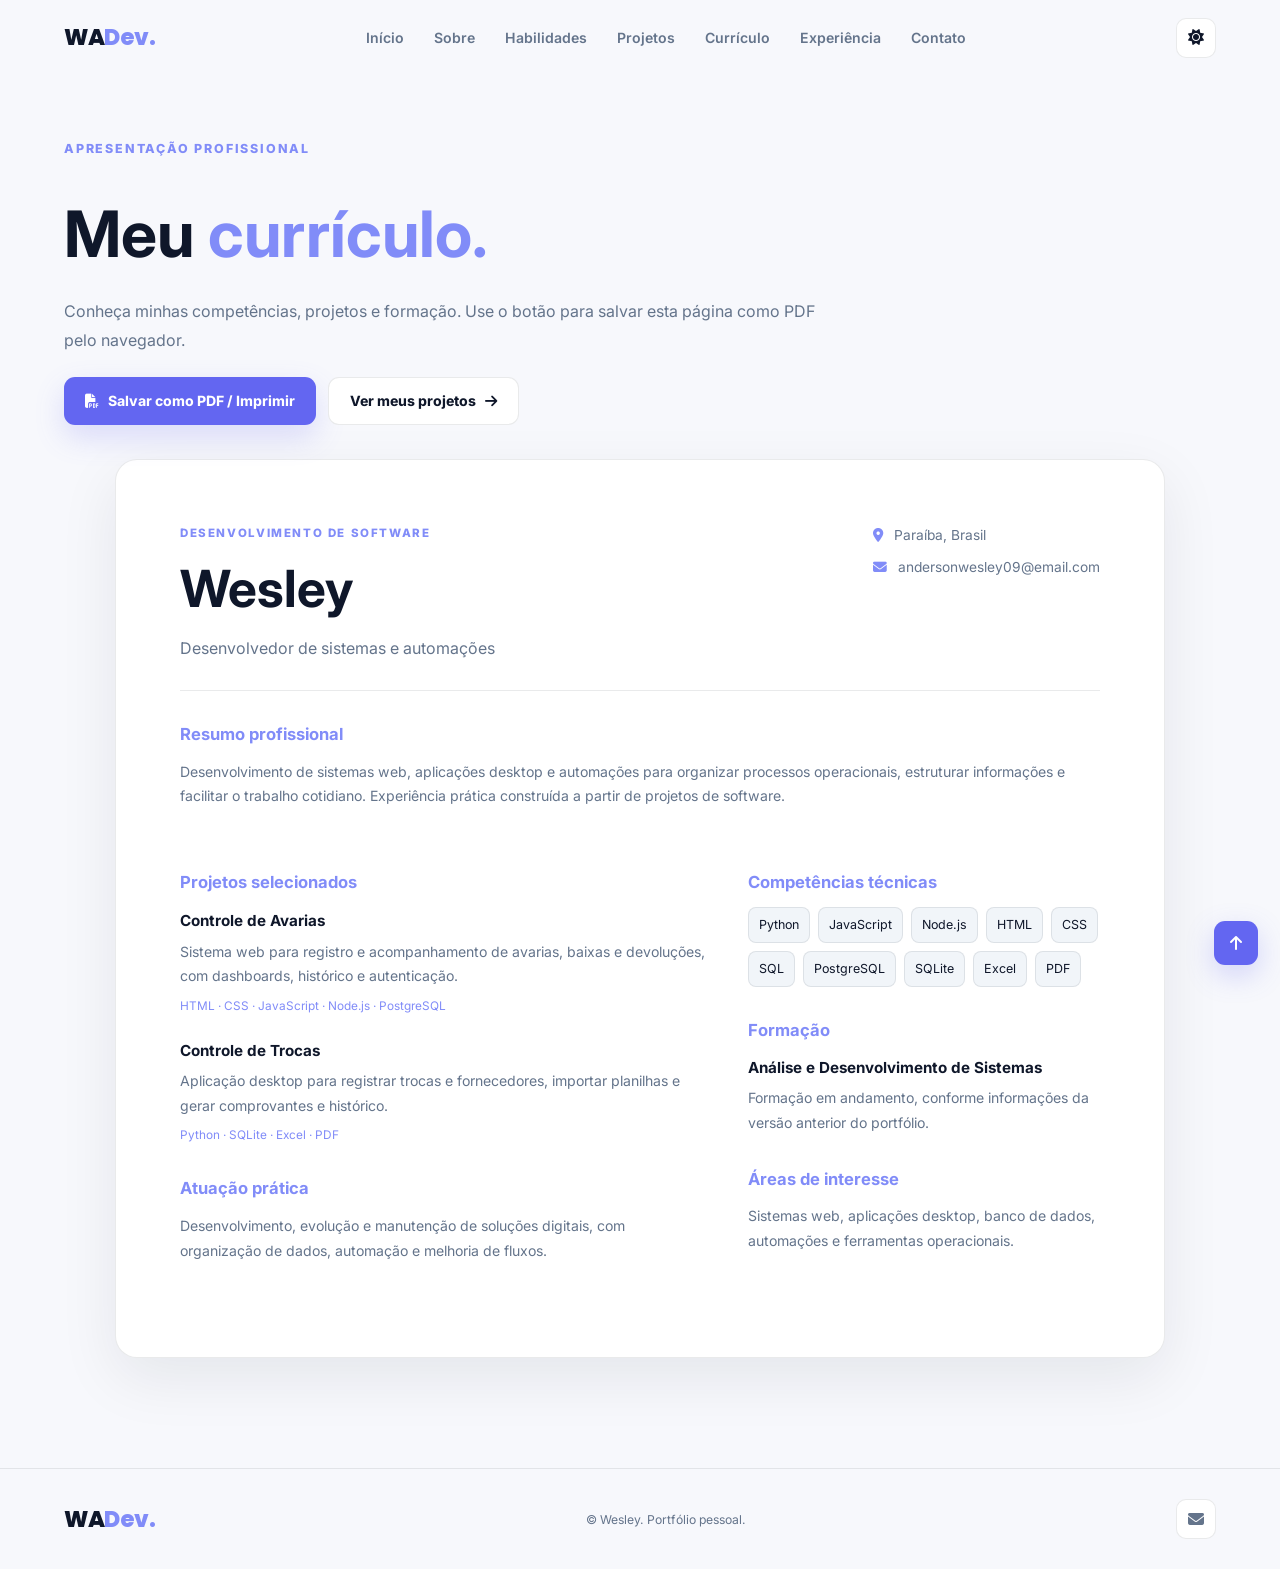
==== curriculo.html @ 85c8e708 "Atualização do portfólio para V5.0.1" ====
<!DOCTYPE html>
<html lang="pt-BR"><head>
<meta charset="UTF-8"><meta name="viewport" content="width=device-width, initial-scale=1.0">
<meta name="description" content="Currículo de Wesley: desenvolvimento de sistemas, projetos e competências técnicas.">
<meta name="robots" content="index, follow"><meta name="theme-color" content="#080b14">
<meta property="og:type" content="profile"><meta property="og:title" content="Currículo | Wesley — Desenvolvedor">
<meta property="og:description" content="Formação, competências e projetos desenvolvidos.">
<meta property="og:image" content="assets/social-preview.png"><meta name="twitter:card" content="summary_large_image">
<title>Currículo | Wesley — Desenvolvedor</title>
<link rel="preconnect" href="https://fonts.googleapis.com"><link rel="preconnect" href="https://fonts.gstatic.com" crossorigin>
<link href="https://fonts.googleapis.com/css2?family=Inter:wght@400;500;600;700;800&family=Poppins:wght@600;700;800&display=swap" rel="stylesheet">
<link rel="stylesheet" href="https://cdnjs.cloudflare.com/ajax/libs/font-awesome/6.5.2/css/all.min.css"><link rel="stylesheet" href="style.css">
</head><body><a class="skip-link" href="#main-content">Pular para o conteúdo</a>
<header class="header" id="header"><nav class="navbar container" aria-label="Navegação principal">
<a href="index.html" class="logo" aria-label="Ir para o início">WA<span>Dev.</span></a>
<ul class="nav-menu" id="nav-menu"><li><a href="index.html#home" class="nav-link">Início</a></li><li><a href="index.html#sobre" class="nav-link">Sobre</a></li><li><a href="index.html#habilidades" class="nav-link">Habilidades</a></li><li><a href="projetos.html" class="nav-link">Projetos</a></li><li><a href="curriculo.html" class="nav-link active" aria-current="page">Currículo</a></li><li><a href="index.html#experiencia" class="nav-link">Experiência</a></li><li><a href="index.html#contato" class="nav-link">Contato</a></li></ul>
<div class="header-actions"><button class="theme-button" id="theme-button" aria-label="Ativar tema claro" aria-pressed="false"><i class="fa-solid fa-moon"></i></button><button class="menu-button" id="menu-button" aria-label="Abrir menu" aria-expanded="false" aria-controls="nav-menu"><i class="fa-solid fa-bars"></i></button></div>
</nav></header>
<main id="main-content" class="resume-page section"><div class="container">
<div class="resume-intro"><span class="section-tag">Apresentação profissional</span><h1>Meu <span>currículo.</span></h1><p>Conheça minhas competências, projetos e formação. Use o botão para salvar esta página como PDF pelo navegador.</p><div class="resume-actions"><button class="btn btn-primary" id="print-resume" type="button"><i class="fa-solid fa-file-pdf"></i> Salvar como PDF / Imprimir</button><a class="btn btn-outline" href="projetos.html">Ver meus projetos <i class="fa-solid fa-arrow-right"></i></a></div></div>
<article class="resume-sheet" id="resume-document" aria-label="Currículo de Wesley">
<div class="resume-top"><div><div class="resume-eyebrow">DESENVOLVIMENTO DE SOFTWARE</div><h2>Wesley</h2><p>Desenvolvedor de sistemas e automações</p></div><div class="resume-contact"><span><i class="fa-solid fa-location-dot" aria-hidden="true"></i> Paraíba, Brasil</span><a href="mailto:andersonwesley09@email.com"><i class="fa-solid fa-envelope" aria-hidden="true"></i> andersonwesley09@email.com</a></div></div>
<section class="resume-block"><h3>Resumo profissional</h3><p>Desenvolvimento de sistemas web, aplicações desktop e automações para organizar processos operacionais, estruturar informações e facilitar o trabalho cotidiano. Experiência prática construída a partir de projetos de software.</p></section>
<div class="resume-columns"><div><section class="resume-block"><h3>Projetos selecionados</h3><div class="resume-project"><h4>Controle de Avarias</h4><p>Sistema web para registro e acompanhamento de avarias, baixas e devoluções, com dashboards, histórico e autenticação.</p><small>HTML · CSS · JavaScript · Node.js · PostgreSQL</small></div><div class="resume-project"><h4>Controle de Trocas</h4><p>Aplicação desktop para registrar trocas e fornecedores, importar planilhas e gerar comprovantes e histórico.</p><small>Python · SQLite · Excel · PDF</small></div></section><section class="resume-block"><h3>Atuação prática</h3><p>Desenvolvimento, evolução e manutenção de soluções digitais, com organização de dados, automação e melhoria de fluxos.</p></section></div>
<div><section class="resume-block"><h3>Competências técnicas</h3><div class="resume-tags"><span>Python</span><span>JavaScript</span><span>Node.js</span><span>HTML</span><span>CSS</span><span>SQL</span><span>PostgreSQL</span><span>SQLite</span><span>Excel</span><span>PDF</span></div></section><section class="resume-block"><h3>Formação</h3><h4>Análise e Desenvolvimento de Sistemas</h4><p>Formação em andamento, conforme informações da versão anterior do portfólio.</p></section><section class="resume-block"><h3>Áreas de interesse</h3><p>Sistemas web, aplicações desktop, banco de dados, automações e ferramentas operacionais.</p></section></div></div>
</div></main>
<footer class="footer"><div class="container footer-container"><a href="index.html" class="logo">WA<span>Dev.</span></a><p>© <span id="year"></span> Wesley. Portfólio pessoal.</p><div class="footer-social"><a href="mailto:andersonwesley09@email.com" aria-label="Enviar e-mail"><i class="fa-solid fa-envelope"></i></a></div></div></footer>
<button class="scroll-top" id="scroll-top" aria-label="Voltar ao topo"><i class="fa-solid fa-arrow-up"></i></button>
<script src="script.js"></script><script>document.getElementById('print-resume').addEventListener('click',()=>window.print());</script>
</body></html>
---- style.css ----
:root {
    --primary:#6366f1; --primary-light:#818cf8; --primary-dark:#4338ca; --secondary:#22d3ee;
    --background:#080b14; --background-secondary:#0d111d; --card:#111827; --card-light:#182132;
    --text:#f8fafc; --text-secondary:#94a3b8; --border:rgba(255,255,255,.08);
    --success:#22c55e; --danger:#ef4444; --shadow:0 24px 70px rgba(0,0,0,.28); --transition:.28s ease; --header-height:76px;
}
body.light-theme { --background:#f7f8fc; --background-secondary:#fff; --card:#fff; --card-light:#f1f5f9; --text:#0f172a; --text-secondary:#64748b; --border:rgba(15,23,42,.09); --shadow:0 20px 60px rgba(15,23,42,.08); }
*{margin:0;padding:0;box-sizing:border-box}html{scroll-behavior:smooth}body{font-family:"Inter",sans-serif;background:var(--background);color:var(--text);line-height:1.6;transition:background var(--transition),color var(--transition)}body.menu-open,body.modal-open{overflow:hidden}a{text-decoration:none;color:inherit}ul{list-style:none}button,input,textarea{font:inherit}button{cursor:pointer;border:0}img{max-width:100%;display:block}.container{width:min(1160px,90%);margin-inline:auto}.section{padding:110px 0}.section-heading{max-width:760px;margin-bottom:54px}.section-tag{display:inline-block;margin-bottom:12px;color:var(--primary-light);font-size:.78rem;font-weight:800;text-transform:uppercase;letter-spacing:1.8px}.section-heading h2{font-family:"Poppins",sans-serif;font-size:clamp(2rem,4vw,3.15rem);line-height:1.12;margin-bottom:16px;letter-spacing:-1px}.section-heading h2 span{color:var(--primary-light)}.section-heading p{color:var(--text-secondary);font-size:1rem;max-width:680px}
.header{height:var(--header-height);position:fixed;top:0;left:0;width:100%;z-index:1000;display:flex;align-items:center;border-bottom:1px solid transparent;transition:background var(--transition),border-color var(--transition),box-shadow var(--transition)}.header.scrolled{background:rgba(8,11,20,.78);backdrop-filter:blur(18px);border-color:var(--border);box-shadow:0 8px 30px rgba(0,0,0,.12)}.light-theme .header.scrolled{background:rgba(255,255,255,.84)}.navbar{display:flex;align-items:center;justify-content:space-between}.logo{font-family:"Poppins",sans-serif;font-size:1.42rem;font-weight:800;letter-spacing:-.5px}.logo span{color:var(--primary-light)}.nav-menu{display:flex;align-items:center;gap:30px}.nav-link{position:relative;color:var(--text-secondary);font-size:.88rem;font-weight:600;transition:color var(--transition)}.nav-link:hover,.nav-link.active{color:var(--text)}.nav-link::after{content:"";position:absolute;left:0;bottom:-8px;width:0;height:2px;border-radius:9px;background:var(--primary-light);transition:width var(--transition)}.nav-link.active::after,.nav-link:hover::after{width:100%}.header-actions{display:flex;align-items:center;gap:10px}.theme-button,.menu-button{width:40px;height:40px;border-radius:10px;background:var(--card);color:var(--text);border:1px solid var(--border);transition:transform var(--transition),background var(--transition)}.theme-button:hover,.menu-button:hover{transform:translateY(-2px);background:var(--card-light)}.menu-button{display:none}
.home{position:relative;min-height:100vh;display:flex;align-items:center;padding-top:125px;overflow:hidden}.home::before{content:"";position:absolute;width:480px;height:480px;background:var(--primary);filter:blur(170px);opacity:.1;border-radius:50%;top:-180px;right:-180px;pointer-events:none}.home-container{display:grid;grid-template-columns:minmax(0,1.08fr) minmax(380px,.92fr);align-items:center;gap:55px}.home-content{position:relative;z-index:2}.home-badge{display:inline-flex;align-items:center;gap:9px;padding:8px 13px;border-radius:999px;border:1px solid var(--border);background:var(--card);color:var(--text-secondary);font-size:.78rem;margin-bottom:23px}.status-dot{width:8px;height:8px;border-radius:50%;background:var(--success);box-shadow:0 0 0 5px rgba(34,197,94,.11);animation:pulse 2.2s infinite}@keyframes pulse{50%{box-shadow:0 0 0 9px rgba(34,197,94,0)}}.home-greeting{color:var(--text-secondary);font-size:1.05rem}.home-title{font-family:"Poppins",sans-serif;font-size:clamp(3.8rem,8vw,6.5rem);line-height:.98;letter-spacing:-4px;margin:0 0 18px;background:linear-gradient(135deg,var(--text),var(--primary-light));-webkit-background-clip:text;-webkit-text-fill-color:transparent;background-clip:text}.home-subtitle{min-height:40px;font-size:clamp(1.25rem,3vw,1.9rem);font-weight:650;margin-bottom:22px}.home-subtitle #typing{color:var(--primary-light)}.cursor{color:var(--primary-light);animation:blink .8s infinite}@keyframes blink{50%{opacity:0}}.home-description{max-width:650px;color:var(--text-secondary);font-size:1.05rem;margin-bottom:30px}.home-buttons{display:flex;gap:13px;margin-bottom:28px}.btn{display:inline-flex;align-items:center;justify-content:center;gap:9px;min-height:48px;padding:0 21px;border-radius:11px;font-weight:750;font-size:.88rem;transition:transform var(--transition),box-shadow var(--transition),background var(--transition),border-color var(--transition)}.btn-primary{background:var(--primary);color:#fff;box-shadow:0 12px 30px rgba(99,102,241,.2)}.btn-primary:hover{transform:translateY(-2px);background:var(--primary-dark);box-shadow:0 16px 34px rgba(99,102,241,.28)}.btn-outline{border:1px solid var(--border);background:var(--card);color:var(--text)}.btn-outline:hover{transform:translateY(-2px);background:var(--card-light)}.home-social{display:flex;gap:10px}.home-social a,.footer-social a{width:40px;height:40px;display:grid;place-items:center;border:1px solid var(--border);border-radius:10px;background:var(--card);color:var(--text-secondary);transition:transform var(--transition),color var(--transition),border-color var(--transition)}.home-social a:hover,.footer-social a:hover{color:var(--primary-light);border-color:rgba(99,102,241,.4);transform:translateY(-3px)}
.home-visual{display:flex;justify-content:center}.profile-card{position:relative;width:440px;height:480px;display:grid;place-items:center}.profile-glow{position:absolute;width:280px;height:280px;border-radius:50%;background:linear-gradient(135deg,var(--primary),var(--secondary));filter:blur(55px);opacity:.16}.profile-image{position:relative;width:260px;height:260px;display:grid;place-items:center;border-radius:28px;font-size:6.2rem;color:#fff;background:linear-gradient(135deg,var(--primary-dark),var(--primary));box-shadow:var(--shadow);transform:rotate(-3deg);transition:transform .5s ease}.profile-card:hover .profile-image{transform:rotate(0) scale(1.02)}.floating-card{position:absolute;display:flex;align-items:center;gap:10px;padding:11px 14px;border-radius:12px;border:1px solid var(--border);background:rgba(17,24,39,.9);backdrop-filter:blur(14px);box-shadow:0 18px 50px rgba(0,0,0,.22);font-size:.76rem;animation:float 5s ease-in-out infinite;z-index:3}.light-theme .floating-card{background:rgba(255,255,255,.94)}.floating-card i{font-size:1.12rem;color:var(--primary-light)}.floating-card strong{display:block;font-size:.76rem}.floating-card span{display:block;color:var(--text-secondary);font-size:.68rem}.card-code{top:42px;left:2px}.card-database{right:-4px;top:110px;animation-delay:1s}.card-automation{left:22px;bottom:50px;animation-delay:2s}.card-api{right:18px;bottom:34px;animation-delay:3s}@keyframes float{50%{transform:translateY(-8px)}}.scroll-down{position:absolute;bottom:26px;left:50%;transform:translateX(-50%);display:flex;align-items:center;gap:8px;color:var(--text-secondary);font-size:.7rem;text-transform:uppercase;letter-spacing:1.8px}
.about{background:var(--background-secondary)}.about-grid{display:grid;grid-template-columns:1fr 1fr;gap:75px;align-items:center}.about-content h3{font-family:"Poppins",sans-serif;font-size:1.55rem;line-height:1.3;margin-bottom:20px}.about-content p{color:var(--text-secondary);margin-bottom:16px;font-size:.98rem}.about-content .btn{margin-top:9px}.about-info{display:grid;grid-template-columns:repeat(2,1fr);gap:16px}.info-card{min-height:155px;padding:25px;border-radius:16px;border:1px solid var(--border);background:var(--card);display:flex;flex-direction:column;justify-content:center;transition:transform var(--transition),border-color var(--transition)}.info-card:hover{transform:translateY(-5px);border-color:rgba(99,102,241,.35)}.info-number{font-family:"Poppins",sans-serif;font-size:2.35rem;font-weight:800;color:var(--primary-light)}.info-text{color:var(--text-secondary);font-size:.86rem}
.skills-grid{display:grid;grid-template-columns:repeat(4,1fr);gap:16px}.skill-card{padding:26px;border-radius:16px;border:1px solid var(--border);background:var(--card);transition:transform var(--transition),border-color var(--transition),box-shadow var(--transition)}.skill-card:hover{transform:translateY(-5px);border-color:rgba(99,102,241,.35);box-shadow:var(--shadow)}.skill-icon{width:50px;height:50px;display:grid;place-items:center;border-radius:13px;margin-bottom:18px;font-size:1.65rem;color:var(--primary-light);background:rgba(99,102,241,.09)}.skill-card h3{font-size:1.08rem;margin-bottom:8px}.skill-card p{color:var(--text-secondary);font-size:.86rem}
.projects{background:var(--background-secondary)}.project-feature{display:grid;grid-template-columns:1.05fr .95fr;border:1px solid var(--border);border-radius:22px;overflow:hidden;background:var(--card);margin-bottom:24px;box-shadow:var(--shadow)}.project-feature-visual{position:relative;min-height:400px;padding:24px;background:linear-gradient(145deg,rgba(99,102,241,.12),rgba(34,211,238,.05))}.browser-bar{height:28px;border:1px solid var(--border);border-radius:9px 9px 0 0;background:rgba(255,255,255,.04);display:flex;align-items:center;gap:6px;padding:0 10px}.browser-bar span{width:6px;height:6px;border-radius:50%;background:var(--text-secondary);opacity:.55}.mock-dashboard{height:300px;margin:0 auto;width:min(88%,470px);display:flex;border:1px solid var(--border);border-top:0;border-radius:0 0 13px 13px;background:rgba(8,11,20,.72);overflow:hidden;box-shadow:0 20px 50px rgba(0,0,0,.2)}.light-theme .mock-dashboard{background:#f8fafc}.mock-sidebar{width:25%;background:rgba(255,255,255,.035);border-right:1px solid var(--border)}.mock-main{flex:1;padding:20px}.mock-title{height:15px;width:45%;border-radius:5px;background:var(--primary-light);opacity:.7;margin-bottom:18px}.mock-cards{display:grid;grid-template-columns:repeat(3,1fr);gap:9px}.mock-cards span{height:50px;border-radius:8px;background:var(--card-light);border:1px solid var(--border)}.mock-chart{height:145px;margin-top:14px;border-radius:10px;border:1px solid var(--border);background:linear-gradient(160deg,rgba(99,102,241,.14),transparent)}.project-type{position:absolute;top:42px;left:42px;padding:6px 10px;border-radius:999px;background:rgba(8,11,20,.72);backdrop-filter:blur(8px);color:#fff;font-size:.67rem;font-weight:700}.project-feature-content{padding:42px}.project-kicker{display:block;color:var(--primary-light);font-size:.72rem;font-weight:800;text-transform:uppercase;letter-spacing:1.2px;margin-bottom:7px}.project-feature-content h3{font-family:"Poppins",sans-serif;font-size:2rem;line-height:1.15;margin-bottom:13px}.project-feature-content>p{color:var(--text-secondary);font-size:.95rem;margin-bottom:20px}.project-points{display:grid;gap:9px;margin-bottom:22px}.project-points li{display:flex;gap:9px;align-items:center;font-size:.86rem}.project-points i{color:var(--success);font-size:.72rem}.project-tech{display:flex;flex-wrap:wrap;gap:7px}.project-tech span{padding:5px 9px;border-radius:7px;background:rgba(99,102,241,.08);color:var(--primary-light);font-size:.69rem;font-weight:700}.project-detail-btn{margin-top:22px;background:transparent;color:var(--primary-light);font-weight:750;font-size:.82rem;display:inline-flex;align-items:center;gap:8px}.project-detail-btn:hover{color:var(--text)}.projects-grid{display:grid;grid-template-columns:repeat(3,1fr);gap:18px}.project-card{overflow:hidden;border-radius:18px;border:1px solid var(--border);background:var(--card);transition:transform var(--transition),box-shadow var(--transition),border-color var(--transition)}.project-card:hover{transform:translateY(-6px);box-shadow:var(--shadow);border-color:rgba(99,102,241,.28)}.project-image{position:relative;height:210px;padding:16px;overflow:hidden;background:linear-gradient(145deg,rgba(99,102,241,.1),rgba(34,211,238,.04))}.project-image .browser-bar{height:22px}.mock-form{width:84%;height:145px;margin:0 auto;border:1px solid var(--border);border-top:0;padding:16px;background:rgba(8,11,20,.55);display:grid;grid-template-columns:1fr 1fr;gap:9px}.light-theme .mock-form{background:#f8fafc}.mock-form>div{height:22px;border-radius:5px;background:var(--card-light);border:1px solid var(--border)}.mock-form .mock-table{grid-column:1/-1;height:55px}.mock-modules{width:88%;margin:28px auto 0;display:grid;grid-template-columns:1fr 1fr;gap:10px}.mock-modules span{padding:18px 8px;text-align:center;border:1px solid var(--border);border-radius:9px;background:rgba(99,102,241,.08);font-size:.58rem;font-weight:800;color:var(--primary-light)}.mock-pdf{width:100px;height:145px;margin:20px auto 0;border:1px solid var(--border);border-radius:5px;background:var(--card);padding:13px;box-shadow:0 12px 35px rgba(0,0,0,.18)}.mock-pdf span{display:block;color:var(--primary-light);font-weight:800;font-size:1rem;margin-bottom:10px}.mock-pdf div{height:6px;border-radius:3px;background:var(--card-light);margin:8px 0}.project-content{padding:22px}.project-header{display:flex;align-items:center;justify-content:space-between;gap:10px;margin-bottom:10px}.project-header h3{font-size:1.16rem}.icon-button{width:36px;height:36px;display:grid;place-items:center;border-radius:9px;background:var(--card-light);color:var(--text-secondary);transition:background var(--transition),color var(--transition)}.icon-button:hover{background:var(--primary);color:#fff}.project-content>p{color:var(--text-secondary);font-size:.85rem;margin-bottom:16px}.project-content .project-tech{margin-top:0}
.experience .section-heading{margin-bottom:48px}.timeline{position:relative;max-width:820px;padding-left:34px}.timeline::before{content:"";position:absolute;left:7px;top:5px;width:2px;height:calc(100% - 18px);background:var(--border)}.timeline-item{position:relative;padding-bottom:50px}.timeline-dot{position:absolute;left:-34px;top:5px;width:14px;height:14px;border-radius:50%;background:var(--primary);border:3px solid var(--background);box-shadow:0 0 0 3px rgba(99,102,241,.2)}.timeline-date{display:inline-block;margin-bottom:7px;color:var(--primary-light);font-size:.75rem;font-weight:800}.timeline-content h3{font-size:1.18rem;margin-bottom:3px}.timeline-content h4{color:var(--text-secondary);font-size:.84rem;margin-bottom:9px}.timeline-content p{max-width:700px;color:var(--text-secondary);font-size:.89rem}
.contact{background:var(--background-secondary)}.contact-container{padding:48px;border:1px solid var(--border);border-radius:22px;background:var(--card);display:grid;grid-template-columns:.85fr 1.15fr;gap:60px;box-shadow:var(--shadow)}.contact-content h2{font-family:"Poppins",sans-serif;font-size:clamp(2rem,4vw,2.9rem);line-height:1.12;margin-bottom:14px}.contact-content>p{color:var(--text-secondary);margin-bottom:28px}.contact-list{display:flex;flex-direction:column;gap:14px}.contact-item{display:flex;align-items:center;gap:13px}.contact-icon{width:44px;height:44px;flex-shrink:0;display:grid;place-items:center;border-radius:11px;color:var(--primary-light);background:rgba(99,102,241,.09)}.contact-item span{display:block;color:var(--text-secondary);font-size:.72rem;margin-bottom:1px}.contact-item strong{font-size:.86rem}.contact-form{display:flex;flex-direction:column;gap:15px}.form-group{display:flex;flex-direction:column;gap:6px}.form-group label{font-size:.8rem;font-weight:650}.form-group input,.form-group textarea{width:100%;padding:12px 14px;outline:none;border-radius:10px;border:1px solid var(--border);background:var(--background-secondary);color:var(--text);transition:border-color var(--transition),box-shadow var(--transition)}.form-group textarea{resize:vertical;min-height:135px}.form-group input:focus,.form-group textarea:focus{border-color:var(--primary);box-shadow:0 0 0 3px rgba(99,102,241,.11)}.form-button{align-self:flex-start}.form-help{color:var(--text-secondary);font-size:.72rem;margin-top:-7px}.form-message{min-height:20px;font-size:.8rem}.form-message.success{color:var(--success)}.form-message.error{color:var(--danger)}
.footer{padding:30px 0;border-top:1px solid var(--border)}.footer-container{display:flex;align-items:center;justify-content:space-between;gap:20px}.footer-container p{color:var(--text-secondary);font-size:.76rem;text-align:center}.footer-social{display:flex;gap:8px}.scroll-top{position:fixed;right:22px;bottom:-65px;width:44px;height:44px;z-index:800;display:grid;place-items:center;border-radius:11px;background:var(--primary);color:#fff;box-shadow:0 10px 28px rgba(99,102,241,.25);transition:bottom .35s ease,transform var(--transition)}.scroll-top.show{bottom:22px}.scroll-top:hover{transform:translateY(-3px)}
.modal{position:fixed;inset:0;z-index:2000;display:grid;place-items:center;padding:20px;opacity:0;visibility:hidden;transition:opacity .25s ease,visibility .25s ease}.modal.open{opacity:1;visibility:visible}.modal-backdrop{position:absolute;inset:0;background:rgba(2,6,23,.72);backdrop-filter:blur(7px)}.modal-panel{position:relative;width:min(720px,100%);max-height:min(700px,90vh);overflow:auto;padding:38px;border-radius:20px;border:1px solid var(--border);background:var(--card);box-shadow:0 30px 100px rgba(0,0,0,.4);transform:translateY(15px);transition:transform .25s ease}.modal.open .modal-panel{transform:translateY(0)}.modal-close{position:absolute;right:16px;top:16px;width:36px;height:36px;border-radius:9px;background:var(--card-light);color:var(--text-secondary)}.modal-close:hover{color:var(--text);background:var(--border)}.modal-panel h2{font-family:"Poppins",sans-serif;font-size:2rem;margin-bottom:12px}.modal-panel>p{color:var(--text-secondary);margin-bottom:24px}.modal-columns{display:grid;grid-template-columns:1.1fr .9fr;gap:30px}.modal-columns h3{font-size:.88rem;margin-bottom:12px}.modal-columns ul{display:grid;gap:9px}.modal-columns li{display:flex;gap:8px;color:var(--text-secondary);font-size:.84rem}.modal-columns li i{color:var(--success);margin-top:4px;font-size:.7rem}
.reveal{opacity:0;transform:translateY(24px);transition:opacity .65s ease,transform .65s ease}.reveal.visible{opacity:1;transform:translateY(0)}
@media (prefers-reduced-motion:reduce){html{scroll-behavior:auto}.reveal{opacity:1;transform:none;transition:none}.floating-card,.status-dot,.cursor{animation:none}.profile-image{transition:none}}
@media (max-width:1100px){.skills-grid{grid-template-columns:repeat(2,1fr)}.home-container{grid-template-columns:1fr}.home-content{text-align:center}.home-description{margin-inline:auto}.home-buttons,.home-social{justify-content:center}.home-visual{order:-1}.profile-card{transform:scale(.86)}.about-grid{grid-template-columns:1fr;gap:50px}.project-feature{grid-template-columns:1fr}.projects-grid{grid-template-columns:1fr 1fr}.contact-container{grid-template-columns:1fr;gap:45px}}
@media (max-width:950px){.menu-button{display:block}.nav-menu{position:fixed;top:var(--header-height);right:-100%;width:min(330px,85%);height:calc(100vh - var(--header-height));display:flex;flex-direction:column;align-items:flex-start;padding:38px 28px;background:var(--background-secondary);border-left:1px solid var(--border);transition:right .35s ease}.nav-menu.open{right:0}.nav-link{font-size:1rem}.scroll-down{display:none}}
@media (max-width:650px){.container{width:min(92%,1160px)}.section{padding:82px 0}.section-heading{margin-bottom:38px}.home{padding-top:105px}.home-title{letter-spacing:-2px}.home-buttons{flex-direction:column}.home-buttons .btn{width:100%}.profile-card{width:100%;height:350px;transform:scale(.72)}.about-info{grid-template-columns:1fr 1fr}.info-card{padding:19px;min-height:135px}.info-number{font-size:1.9rem}.skills-grid,.projects-grid{grid-template-columns:1fr}.project-feature-visual{min-height:290px}.mock-dashboard{height:215px}.project-feature-content{padding:28px 23px}.project-feature-content h3{font-size:1.65rem}.project-image{height:205px}.contact-container{padding:28px 21px}.footer-container{flex-direction:column}.modal-panel{padding:30px 22px}.modal-columns{grid-template-columns:1fr;gap:22px}}
@media (max-width:460px){.about-info{grid-template-columns:1fr}.profile-card{transform:scale(.65)}.home-badge{font-size:.72rem}}

.project-visual-trocas img{width:100%;height:100%;object-fit:cover;object-position:center top;filter:saturate(.92);transition:transform .45s ease}.project-card:hover .project-visual-trocas img{transform:scale(1.025)}

/* V4 — página de projetos gerenciada por conteúdo */
.projects-page{min-height:calc(100vh - var(--header-height));padding-top:140px}.projects-page .section-heading{max-width:820px}.projects-grid-page{grid-template-columns:repeat(3,1fr);margin-top:30px}.projects-status{color:var(--text-secondary);font-size:.8rem;margin:-18px 0 20px}.projects-status.error{color:var(--danger)}.project-placeholder{height:100%;min-height:175px;display:grid;place-items:center;color:var(--primary-light);font-size:3rem;background:radial-gradient(circle at 50% 30%,rgba(99,102,241,.16),transparent 60%)}.project-image img{width:100%;height:100%;object-fit:cover;object-position:center top}.projects-page .project-card h2{font-size:1.16rem}.projects-page .project-detail-btn{border:0;cursor:pointer}.projects-page .project-card{height:100%}
@media (max-width:1100px){.projects-grid-page{grid-template-columns:1fr 1fr}}
@media (max-width:650px){.projects-page{padding-top:115px}.projects-grid-page{grid-template-columns:1fr}.projects-status{margin-top:-12px}}

/* V5.0.0 — catálogo, detalhes, acessibilidade e responsividade */
.visually-hidden{position:absolute!important;width:1px;height:1px;overflow:hidden;clip:rect(0,0,0,0);white-space:nowrap}
.skip-link{position:absolute;z-index:9999;top:-70px;left:10px;background:#fff;color:#101426;padding:12px;border-radius:8px}.skip-link:focus{top:10px}
.project-tools{display:flex;align-items:center;flex-wrap:wrap;gap:12px;margin:28px 0 18px}.project-tools input[type=search],.project-tools select{background:var(--card-bg,#161a29);color:var(--text-color,#fff);border:1px solid #76819a80;border-radius:12px;padding:14px 16px;font:inherit;min-width:190px}.project-tools input[type=search]{flex:1;min-width:240px}.featured-toggle{display:flex;gap:8px;align-items:center;font-size:.9rem;cursor:pointer}.featured-toggle input{accent-color:#8379fa;width:18px;height:18px}
.projects-empty{padding:50px 24px;border:1px dashed #8e93b355;border-radius:20px;text-align:center;grid-column:1/-1}.projects-empty p{margin:12px 0}.project-card{overflow:hidden;transition:transform .2s,box-shadow .2s}.project-card:hover{transform:translateY(-5px);box-shadow:0 18px 36px #0002}.project-content h2 a{color:inherit;text-decoration:none}.project-content h2 a:hover{text-decoration:underline}.project-image{display:block;position:relative;overflow:hidden}.project-image img{transition:transform .35s}.project-card:hover .project-image img{transform:scale(1.035)}
.back-link{display:inline-flex;align-items:center;gap:10px;margin:14px 0 34px;text-decoration:none;color:inherit}.detail-hero{padding:26px 0 42px;max-width:850px}.detail-hero h1{font-size:clamp(2.4rem,6vw,4.7rem);line-height:1.08;margin:16px 0}.detail-hero p{font-size:1.13rem;line-height:1.75}.detail-actions{display:flex;gap:14px;flex-wrap:wrap;margin-top:26px}.detail-layout{display:grid;grid-template-columns:minmax(0,2fr) minmax(240px,1fr);gap:44px;border-top:1px solid #8993aa33;padding-top:35px}.detail-layout h2,.detail-gallery h2{margin:18px 0}.detail-layout p{line-height:1.85}.detail-points{padding-left:22px;line-height:2}.detail-gallery{margin-top:55px}.gallery-grid{display:grid;grid-template-columns:repeat(auto-fit,minmax(240px,1fr));gap:16px}.gallery-grid a{display:block;border-radius:14px;overflow:hidden;border:1px solid #8790a344}.gallery-grid img{display:block;width:100%;height:260px;object-fit:cover}.gallery-grid a:focus-visible,.project-image:focus-visible,button:focus-visible,a:focus-visible,input:focus-visible,select:focus-visible,textarea:focus-visible{outline:3px solid #a5a1ff;outline-offset:3px}
@media(max-width:760px){.project-tools{flex-direction:column;align-items:stretch}.project-tools input[type=search],.project-tools select{width:100%}.detail-layout{grid-template-columns:1fr;gap:22px}.detail-hero{padding-top:0}.gallery-grid{grid-template-columns:1fr}.navbar{gap:10px}.header-actions{flex-shrink:0}}
@media(prefers-reduced-motion:reduce){*,*::before,*::after{scroll-behavior:auto!important;animation-duration:.01ms!important;transition-duration:.01ms!important}}

/* Home refinement */
.home-title{letter-spacing:-.065em}.home-description{max-width:640px}.home-badge{border:1px solid #8581de55}.v5-promo{background:linear-gradient(120deg,rgba(91,79,202,.13),transparent 70%)}.v5-promo .section-heading{max-width:800px;margin-inline:auto}.project-kicker .fa-star{color:#e6bd62}.project-card .project-content{display:flex;flex-direction:column;flex:1}.project-card .project-tech{margin-top:auto;padding-top:14px}

/* V5.0.1 — Currículo e impressão */
.resume-teaser{background:var(--background-secondary);border-top:1px solid var(--border);border-bottom:1px solid var(--border)}
.resume-teaser-grid{display:flex;align-items:center;justify-content:space-between;gap:40px}.resume-teaser-grid>div:first-child{max-width:690px}.resume-teaser h2{font-family:Poppins,sans-serif;font-size:clamp(2rem,4vw,3rem);line-height:1.2;margin:12px 0}.resume-teaser h2 span,.resume-intro h1 span{color:var(--primary-light)}.resume-teaser p{color:var(--text-secondary);line-height:1.8;margin-bottom:24px}.resume-teaser-icon{display:grid;place-items:center;flex:0 0 200px;width:200px;height:200px;border:1px solid var(--border);border-radius:30px;background:radial-gradient(circle,#6860c83b,transparent 75%);font-size:5rem;color:var(--primary-light)}
.resume-page{padding-top:135px}.resume-intro{max-width:780px;margin-bottom:34px}.resume-intro h1{font-size:clamp(2.4rem,5vw,4rem);margin:12px 0}.resume-intro>p{color:var(--text-secondary);line-height:1.8}.resume-actions{display:flex;gap:12px;flex-wrap:wrap;margin-top:22px}
.resume-sheet{max-width:1050px;margin:auto;background:var(--card);border:1px solid var(--border);border-radius:22px;box-shadow:var(--shadow);padding:clamp(24px,5vw,64px)}.resume-top{display:flex;justify-content:space-between;align-items:start;gap:24px;border-bottom:1px solid var(--border);padding-bottom:28px}.resume-eyebrow{color:var(--primary-light);font-weight:800;font-size:.72rem;letter-spacing:.14em}.resume-top h2{font-size:clamp(2rem,4vw,3.3rem);margin:6px 0}.resume-top p,.resume-contact,.resume-block p{color:var(--text-secondary)}.resume-contact{display:grid;gap:10px;font-size:.86rem}.resume-contact a{color:inherit;text-decoration:none}.resume-contact i{margin-right:7px;color:var(--primary-light)}.resume-block{margin:30px 0}.resume-block h3{color:var(--primary-light);font-size:1.04rem;margin-bottom:12px}.resume-block h4{font-size:.95rem;margin-bottom:6px}.resume-block p{line-height:1.75;font-size:.88rem}.resume-columns{display:grid;grid-template-columns:1.2fr .8fr;gap:40px}.resume-project{margin:14px 0 23px}.resume-project small{display:block;font-size:.74rem;margin-top:8px;color:var(--primary-light)}.resume-tags{display:flex;flex-wrap:wrap;gap:8px}.resume-tags span{padding:7px 10px;border:1px solid var(--border);border-radius:8px;background:var(--card-light);font-size:.78rem}.resume-note{max-width:950px;margin:22px auto 0;color:var(--text-secondary);font-size:.81rem;line-height:1.7}
@media(max-width:760px){.resume-teaser-icon{display:none}.resume-page{padding-top:110px}.resume-columns{grid-template-columns:1fr;gap:0}.resume-top{flex-direction:column}.resume-actions .btn{width:100%}}
@media print{ @page{size:A4;margin:14mm}html,body{background:#fff!important;color:#131c2b!important;font-size:10pt!important}.header,.footer,.scroll-top,.resume-intro,.resume-note,.skip-link{display:none!important}.resume-page,.section{padding:0!important}.container{width:100%!important;max-width:none!important}.resume-sheet{padding:0!important;box-shadow:none!important;border:0!important;border-radius:0!important;background:#fff!important;color:#131c2b!important;max-width:none!important}.resume-top{border-color:#ccd4e0!important}.resume-top h2,.resume-block h4{color:#101827!important}.resume-block h3,.resume-eyebrow,.resume-project small{color:#3730a3!important}.resume-block p,.resume-contact,.resume-top p{color:#344256!important}.resume-tags span{color:#1a2637!important;background:#f4f5f9!important;border-color:#d8dce5!important}.resume-columns{grid-template-columns:1.2fr .8fr;gap:26px}.resume-block{break-inside:avoid;margin:20px 0}.resume-project{break-inside:avoid}.resume-contact a{color:#344256!important}a{text-decoration:none!important}}
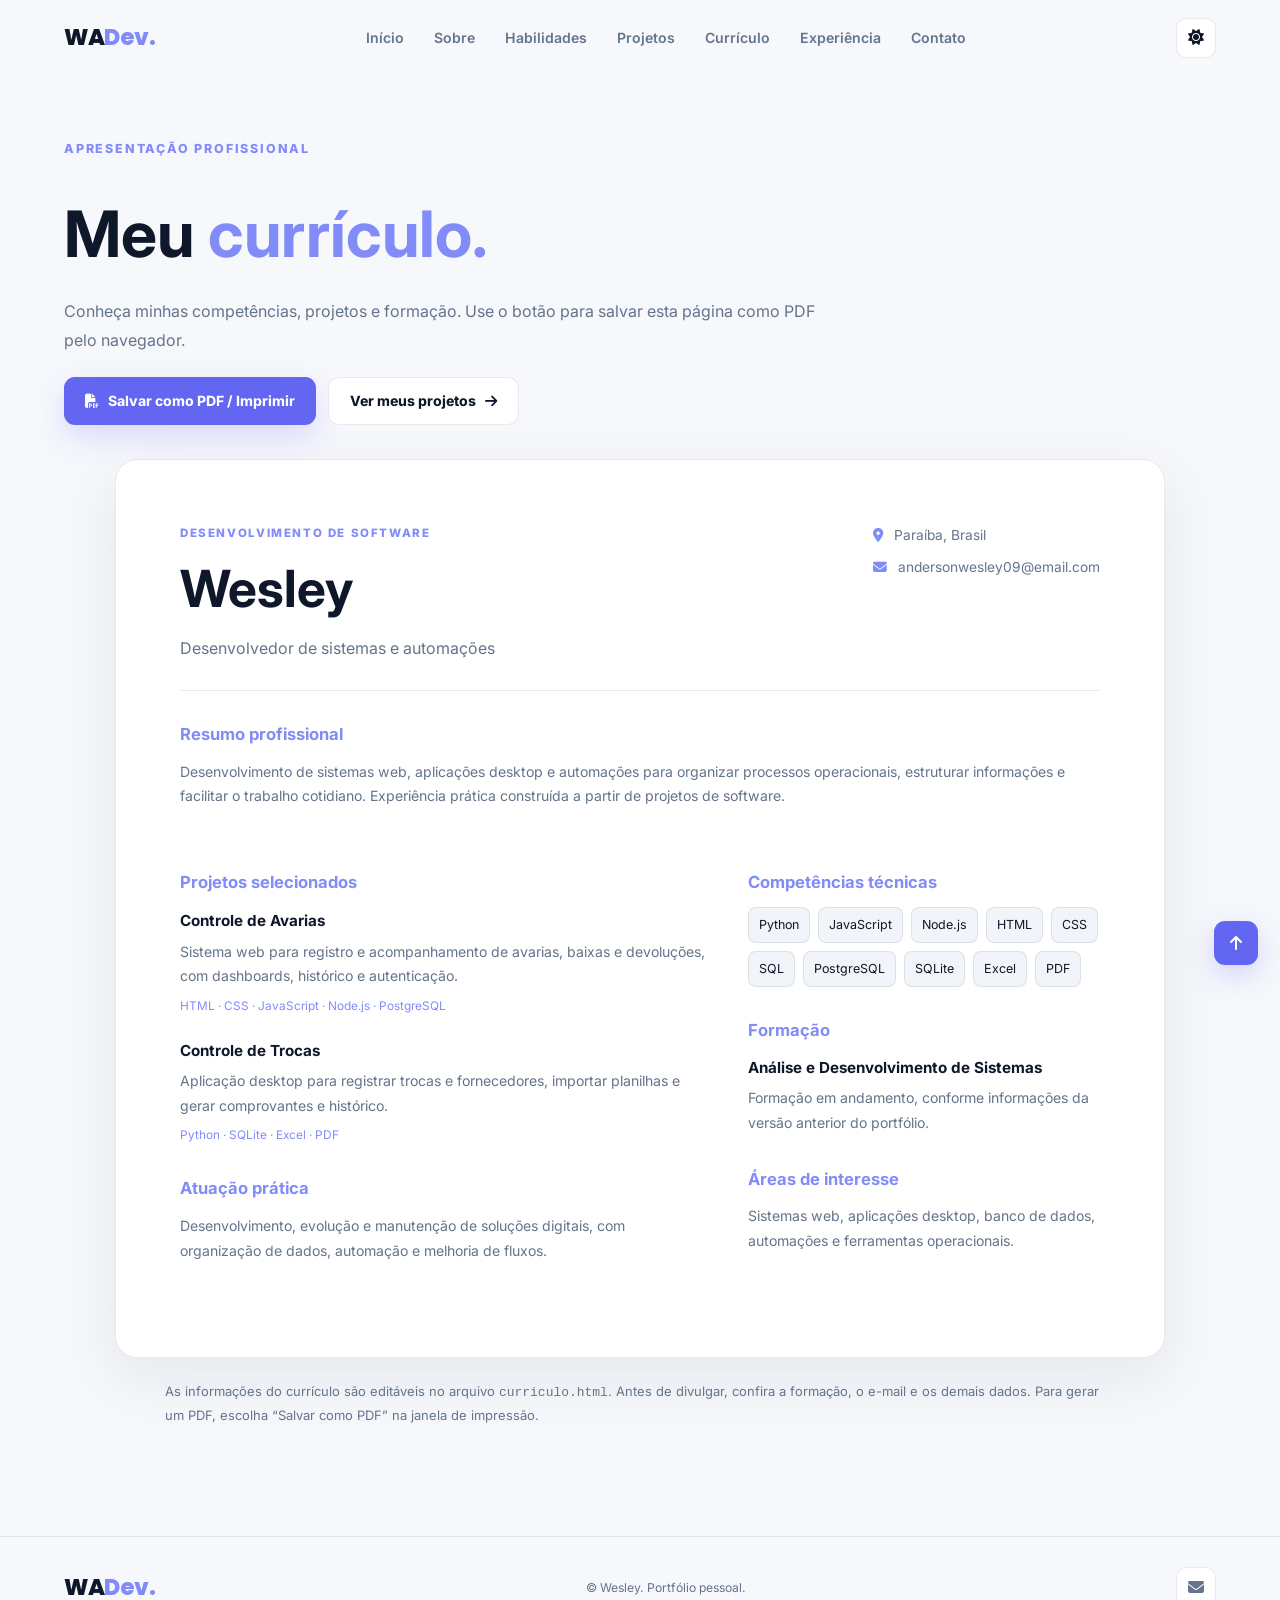
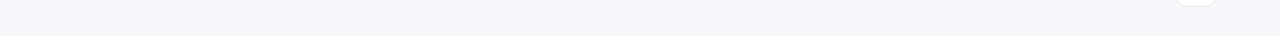
==== commit a634f80b: "Atualização do portfólio para V5.0.2" ====
--- a/curriculo.html
+++ b/curriculo.html
@@ -23,6 +23,7 @@
 <section class="resume-block"><h3>Resumo profissional</h3><p>Desenvolvimento de sistemas web, aplicações desktop e automações para organizar processos operacionais, estruturar informações e facilitar o trabalho cotidiano. Experiência prática construída a partir de projetos de software.</p></section>
 <div class="resume-columns"><div><section class="resume-block"><h3>Projetos selecionados</h3><div class="resume-project"><h4>Controle de Avarias</h4><p>Sistema web para registro e acompanhamento de avarias, baixas e devoluções, com dashboards, histórico e autenticação.</p><small>HTML · CSS · JavaScript · Node.js · PostgreSQL</small></div><div class="resume-project"><h4>Controle de Trocas</h4><p>Aplicação desktop para registrar trocas e fornecedores, importar planilhas e gerar comprovantes e histórico.</p><small>Python · SQLite · Excel · PDF</small></div></section><section class="resume-block"><h3>Atuação prática</h3><p>Desenvolvimento, evolução e manutenção de soluções digitais, com organização de dados, automação e melhoria de fluxos.</p></section></div>
 <div><section class="resume-block"><h3>Competências técnicas</h3><div class="resume-tags"><span>Python</span><span>JavaScript</span><span>Node.js</span><span>HTML</span><span>CSS</span><span>SQL</span><span>PostgreSQL</span><span>SQLite</span><span>Excel</span><span>PDF</span></div></section><section class="resume-block"><h3>Formação</h3><h4>Análise e Desenvolvimento de Sistemas</h4><p>Formação em andamento, conforme informações da versão anterior do portfólio.</p></section><section class="resume-block"><h3>Áreas de interesse</h3><p>Sistemas web, aplicações desktop, banco de dados, automações e ferramentas operacionais.</p></section></div></div>
+</article><p class="resume-note">As informações do currículo são editáveis no arquivo <code>curriculo.html</code>. Antes de divulgar, confira a formação, o e-mail e os demais dados. Para gerar um PDF, escolha “Salvar como PDF” na janela de impressão.</p>
 </div></main>
 <footer class="footer"><div class="container footer-container"><a href="index.html" class="logo">WA<span>Dev.</span></a><p>© <span id="year"></span> Wesley. Portfólio pessoal.</p><div class="footer-social"><a href="mailto:andersonwesley09@email.com" aria-label="Enviar e-mail"><i class="fa-solid fa-envelope"></i></a></div></div></footer>
 <button class="scroll-top" id="scroll-top" aria-label="Voltar ao topo"><i class="fa-solid fa-arrow-up"></i></button>
--- a/style.css
+++ b/style.css
@@ -49,3 +49,8 @@
 .resume-sheet{max-width:1050px;margin:auto;background:var(--card);border:1px solid var(--border);border-radius:22px;box-shadow:var(--shadow);padding:clamp(24px,5vw,64px)}.resume-top{display:flex;justify-content:space-between;align-items:start;gap:24px;border-bottom:1px solid var(--border);padding-bottom:28px}.resume-eyebrow{color:var(--primary-light);font-weight:800;font-size:.72rem;letter-spacing:.14em}.resume-top h2{font-size:clamp(2rem,4vw,3.3rem);margin:6px 0}.resume-top p,.resume-contact,.resume-block p{color:var(--text-secondary)}.resume-contact{display:grid;gap:10px;font-size:.86rem}.resume-contact a{color:inherit;text-decoration:none}.resume-contact i{margin-right:7px;color:var(--primary-light)}.resume-block{margin:30px 0}.resume-block h3{color:var(--primary-light);font-size:1.04rem;margin-bottom:12px}.resume-block h4{font-size:.95rem;margin-bottom:6px}.resume-block p{line-height:1.75;font-size:.88rem}.resume-columns{display:grid;grid-template-columns:1.2fr .8fr;gap:40px}.resume-project{margin:14px 0 23px}.resume-project small{display:block;font-size:.74rem;margin-top:8px;color:var(--primary-light)}.resume-tags{display:flex;flex-wrap:wrap;gap:8px}.resume-tags span{padding:7px 10px;border:1px solid var(--border);border-radius:8px;background:var(--card-light);font-size:.78rem}.resume-note{max-width:950px;margin:22px auto 0;color:var(--text-secondary);font-size:.81rem;line-height:1.7}
 @media(max-width:760px){.resume-teaser-icon{display:none}.resume-page{padding-top:110px}.resume-columns{grid-template-columns:1fr;gap:0}.resume-top{flex-direction:column}.resume-actions .btn{width:100%}}
 @media print{ @page{size:A4;margin:14mm}html,body{background:#fff!important;color:#131c2b!important;font-size:10pt!important}.header,.footer,.scroll-top,.resume-intro,.resume-note,.skip-link{display:none!important}.resume-page,.section{padding:0!important}.container{width:100%!important;max-width:none!important}.resume-sheet{padding:0!important;box-shadow:none!important;border:0!important;border-radius:0!important;background:#fff!important;color:#131c2b!important;max-width:none!important}.resume-top{border-color:#ccd4e0!important}.resume-top h2,.resume-block h4{color:#101827!important}.resume-block h3,.resume-eyebrow,.resume-project small{color:#3730a3!important}.resume-block p,.resume-contact,.resume-top p{color:#344256!important}.resume-tags span{color:#1a2637!important;background:#f4f5f9!important;border-color:#d8dce5!important}.resume-columns{grid-template-columns:1.2fr .8fr;gap:26px}.resume-block{break-inside:avoid;margin:20px 0}.resume-project{break-inside:avoid}.resume-contact a{color:#344256!important}a{text-decoration:none!important}}
+
+/* V5.0.2: ações de projeto separadas sem alterar o restante da interface */
+.project-card{display:flex;flex-direction:column}
+.project-card-actions{display:flex;flex-wrap:wrap;gap:10px;margin-top:18px}
+.project-card-actions .btn{min-height:42px;padding:0 13px;font-size:.79rem;flex:1 1 120px;white-space:nowrap}
